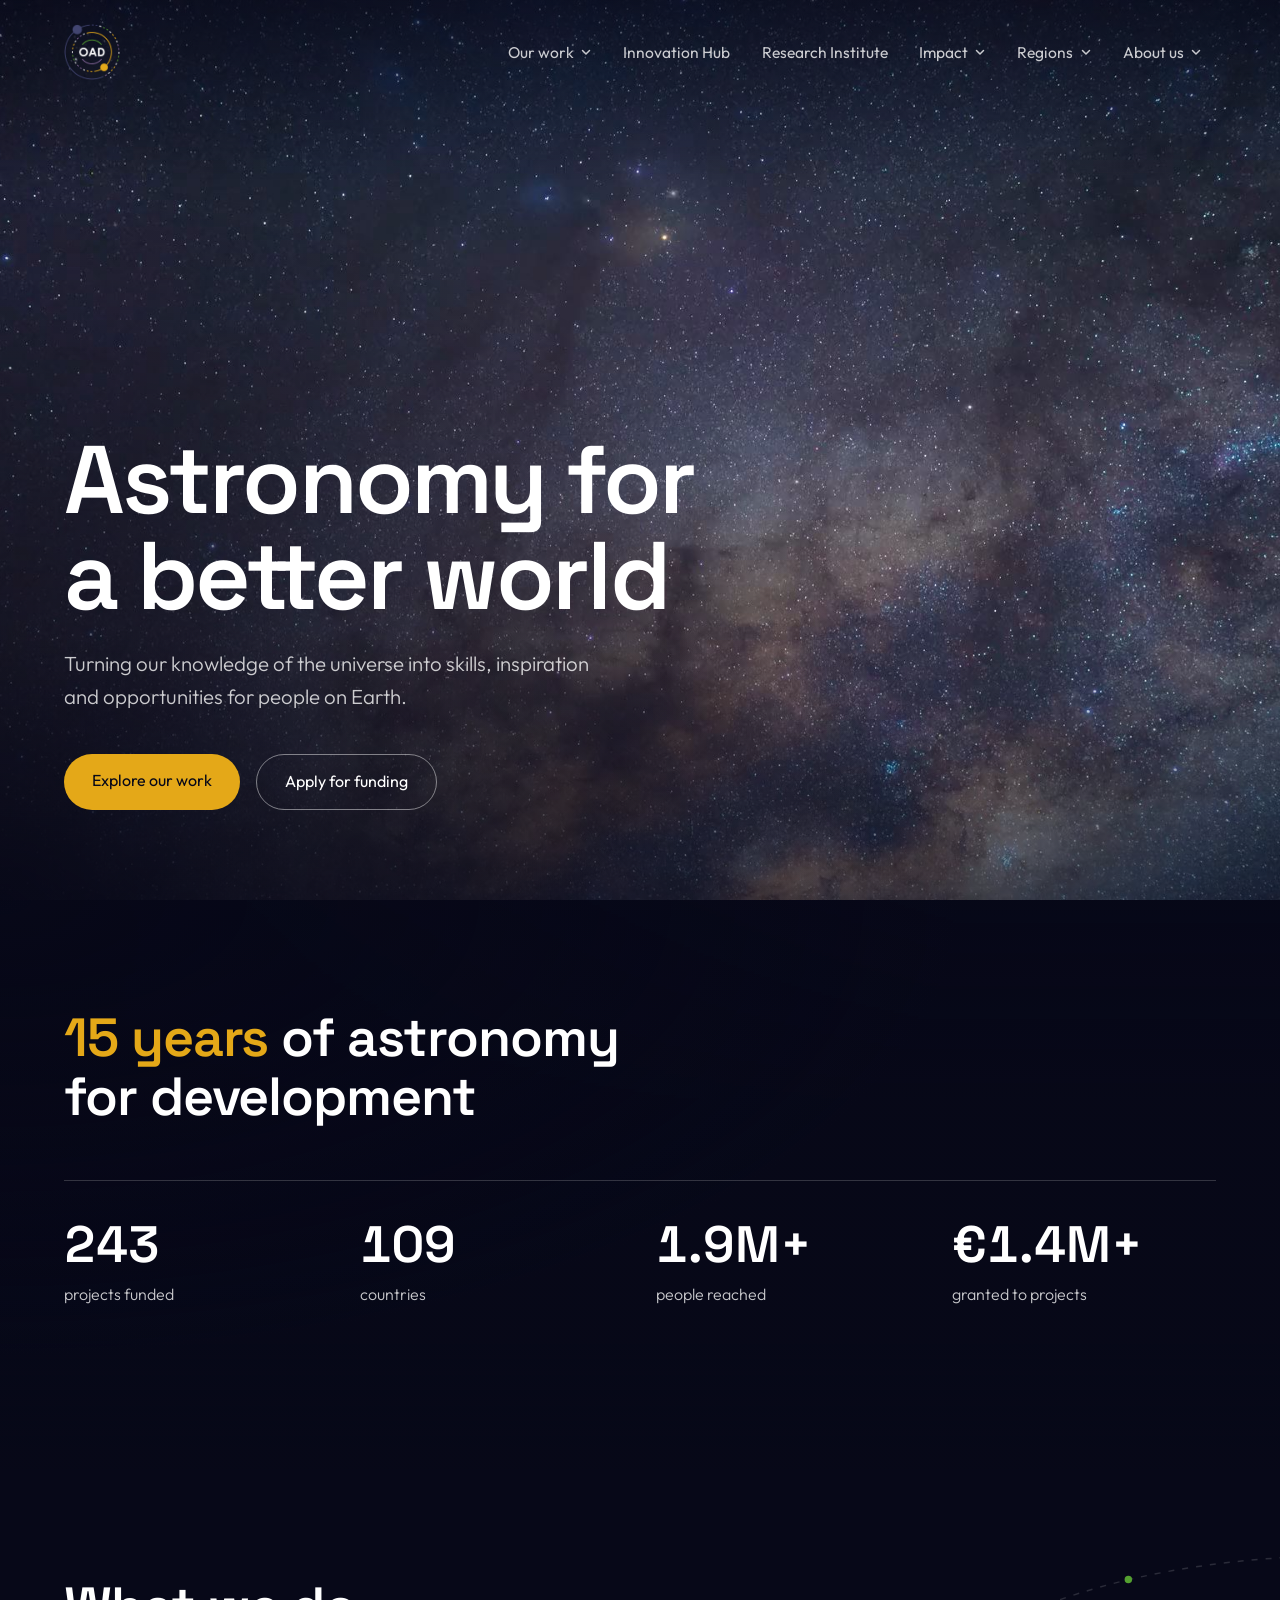
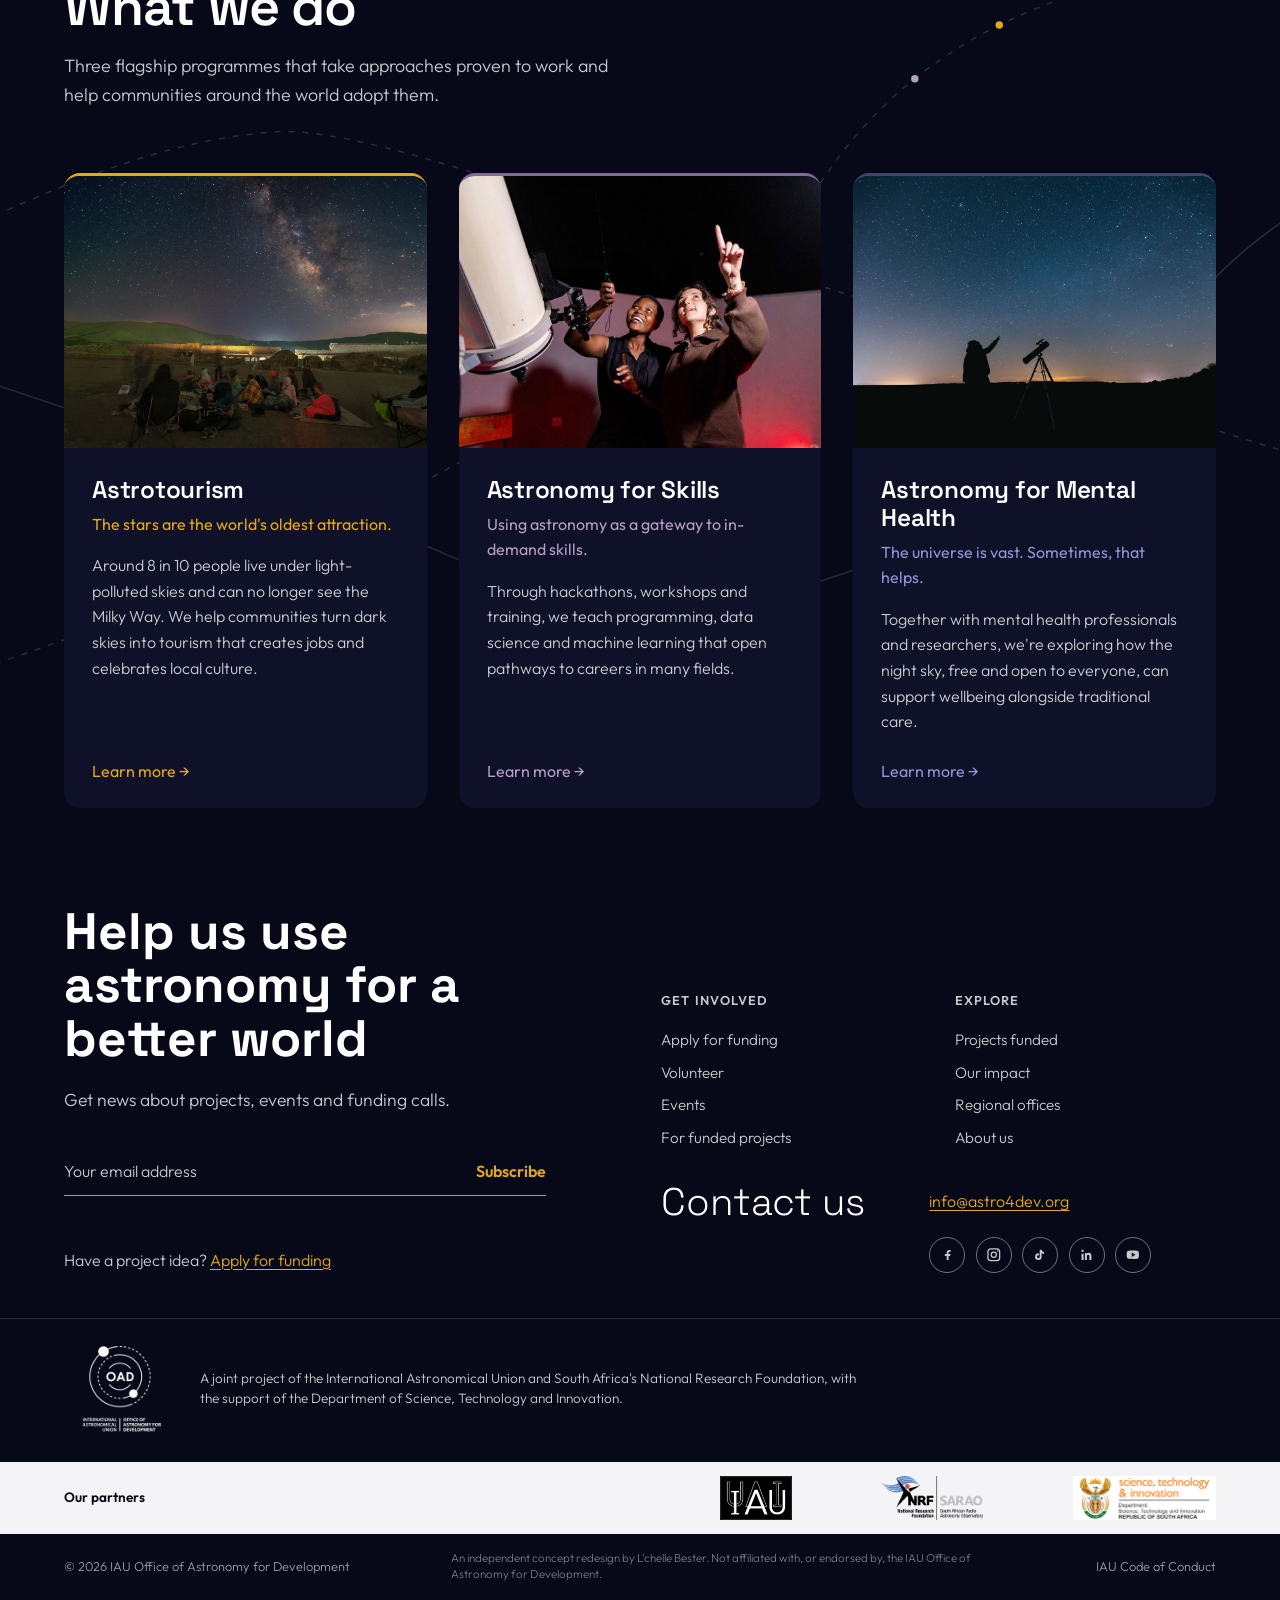
==== index.html @ d8d8199d "Flatten project folder structure" ====
<!DOCTYPE html>
<html lang="en">
<head>
  <meta charset="UTF-8">
  <meta name="viewport" content="width=device-width, initial-scale=1">
  <title>IAU Office of Astronomy for Development</title>
  <meta name="description" content="The OAD uses astronomy as a tool for sustainable development around the world.">
  <meta name="robots" content="noindex, nofollow">

  <!-- Fonts from Google Fonts: Outfit (text) and Space Grotesk (headline) -->
  <link rel="preconnect" href="https://fonts.googleapis.com">
  <link rel="preconnect" href="https://fonts.gstatic.com" crossorigin>
  <link href="https://fonts.googleapis.com/css2?family=Outfit:wght@300;400;600&family=Space+Grotesk:wght@600&display=swap" rel="stylesheet">

  <link rel="stylesheet" href="css/styles.css">
</head>
<body id="top">

  <!-- HEADER: sits on top of the hero, transparent background -->
  <header class="site-header">
    <!-- The logo is the link to the home page -->
    <a href="index.html" class="logo">
      <img src="assets/images/oad-symbol.png" alt="IAU Office of Astronomy for Development home" width="56" height="56">
    </a>

    <!-- Menu button: only visible on tablets and phones -->
    <button class="menu-toggle" type="button" aria-expanded="false" aria-controls="main-nav">
      <span class="menu-toggle-label">Menu</span>
      <span class="menu-icon" aria-hidden="true"></span>
    </button>

    <!-- Main navigation. For now, links go to the pages on the current astro4dev.org site. -->
    <nav id="main-nav" class="main-nav" aria-label="Main">
      <ul class="nav-list">
        <li class="nav-item">
          <button class="nav-link submenu-toggle" type="button" aria-expanded="false" aria-controls="submenu-work">
            Our work
            <svg class="chevron" viewBox="0 0 12 12" width="12" height="12" aria-hidden="true"><path d="M2.5 4.5 6 8l3.5-3.5" fill="none" stroke="currentColor" stroke-width="1.5" stroke-linecap="round" stroke-linejoin="round"/></svg>
          </button>
          <ul class="submenu" id="submenu-work">
            <li><a href="https://astro4dev.org/cfp/">Apply for funding</a></li>
            <li><a href="https://astro4dev.org/projects-search/">Projects funded</a></li>
            <li><a href="https://astro4dev.org/themes/theme-1-sustainable-local-socio-economic-development-through-astronomy/astrotourism/">Flagship 1: Astrotourism</a></li>
            <li><a href="https://astro4dev.org/themes/theme-2-celebrating-our-common-humanity-through-astronomy/astronomy-mental-health/">Flagship 2: Astronomy for Mental Health</a></li>
            <li><a href="https://astro4dev.org/themes/theme-3-astronomy-knowledge-and-skills-for-development/flagship-project-3-astronomy-for-skills-development/">Flagship 3: Astronomy for Skills</a></li>
            <li><a href="https://astro4dev.org/resources/">Resources</a></li>
            <li><a href="https://astro4dev.org/2026-recommended-projects/">2026 recommended projects</a></li>
          </ul>
        </li>
        <li class="nav-item">
          <a class="nav-link" href="https://astro4dev.org/oad-innovation-hub/">Innovation Hub</a>
        </li>
        <li class="nav-item">
          <a class="nav-link" href="https://astro4dev.org/research/">Research Institute</a>
        </li>
        <li class="nav-item">
          <button class="nav-link submenu-toggle" type="button" aria-expanded="false" aria-controls="submenu-impact">
            Impact
            <svg class="chevron" viewBox="0 0 12 12" width="12" height="12" aria-hidden="true"><path d="M2.5 4.5 6 8l3.5-3.5" fill="none" stroke="currentColor" stroke-width="1.5" stroke-linecap="round" stroke-linejoin="round"/></svg>
          </button>
          <ul class="submenu" id="submenu-impact">
            <li><a href="https://astro4dev.org/projects-impact/">Overview</a></li>
            <li><a href="https://astro4dev.org/case-studies/">Case studies</a></li>
            <li><a href="https://astro4dev.org/reports/">Reports</a></li>
            <li><a href="https://astro4dev.org/oad-external-review-2021/">External review 2021</a></li>
            <li><a href="https://astro4dev.org/oad-external-review-2015/">External review 2015</a></li>
          </ul>
        </li>
        <li class="nav-item">
          <button class="nav-link submenu-toggle" type="button" aria-expanded="false" aria-controls="submenu-regions">
            Regions
            <svg class="chevron" viewBox="0 0 12 12" width="12" height="12" aria-hidden="true"><path d="M2.5 4.5 6 8l3.5-3.5" fill="none" stroke="currentColor" stroke-width="1.5" stroke-linecap="round" stroke-linejoin="round"/></svg>
          </button>
          <ul class="submenu" id="submenu-regions">
            <li><a href="https://astro4dev.org/regions/">Regional offices</a></li>
            <li><a href="https://astro4dev.org/regional-offices-activities/">Activities</a></li>
            <li><a href="https://astro4dev.org/oad-new-regions-opportunity/">New regions</a></li>
          </ul>
        </li>
        <li class="nav-item">
          <button class="nav-link submenu-toggle" type="button" aria-expanded="false" aria-controls="submenu-about">
            About us
            <svg class="chevron" viewBox="0 0 12 12" width="12" height="12" aria-hidden="true"><path d="M2.5 4.5 6 8l3.5-3.5" fill="none" stroke="currentColor" stroke-width="1.5" stroke-linecap="round" stroke-linejoin="round"/></svg>
          </button>
          <ul class="submenu" id="submenu-about">
            <li><a href="https://astro4dev.org/aboutiauoad/">Overview</a></li>
            <li><a href="https://astro4dev.org/oadteam/">OAD team</a></li>
            <li><a href="https://astro4dev.org/review-panel/">Review panel</a></li>
            <li><a href="https://astro4dev.org/aboutiauoad/oversight/">Oversight</a></li>
            <li><a href="https://astro4dev.org/aboutiauoad/partners-networks/">Partners and networks</a></li>
          </ul>
        </li>
      </ul>
    </nav>
  </header>

  <main>

    <!-- SKY: the hero and the impact numbers share one background video.
         The video layer pins itself to the top of the screen while both
         sections scroll over it, then fades into the page background. -->
    <div class="sky">

      <!-- The video layer. The video starts empty on purpose: js/main.js only
           adds the video file on screens where it makes sense (see that file).
           Everyone else sees the poster image. -->
      <div class="sky-media">
        <video
          class="hero-video"
          muted
          loop
          playsinline
          preload="none"
          poster="assets/video/milky-way-poster.jpg"
          data-src="assets/video/milky-way.mp4"
          aria-hidden="true">
        </video>
      </div>

      <!-- Dissolves the sky into the solid page background at the very bottom -->
      <div class="sky-fade"></div>

      <div class="sky-content">

        <!-- HERO: the first screen -->
        <section class="hero">

          <!-- Dark gradient between the video and the text, so the text stays readable -->
          <div class="hero-overlay"></div>

          <div class="hero-content">
            <h1>Astronomy for a better world</h1>
            <p class="hero-text">
              Turning our knowledge of the universe into skills, inspiration and opportunities for people on Earth.
            </p>
            <div class="hero-actions">
              <a href="#work" class="button button-primary">Explore our work</a>
              <a href="https://astro4dev.org/cfp/" class="button button-secondary">Apply for funding</a>
            </div>
          </div>

        </section>

        <!-- IMPACT: the proof, in four numbers. The finished numbers are written
             here in the HTML, so the page is correct without JavaScript and screen
             readers get the real values. js/main.js counts up to them. -->
        <section class="impact" id="impact">

          <!-- Darkens the video behind the numbers so the text stays readable -->
          <div class="impact-overlay"></div>

          <div class="impact-content">
            <h2 class="impact-heading">
              <span class="impact-years">15 years</span> of astronomy for development
            </h2>

            <ul class="stats">
              <li class="stat">
                <p class="stat-number" data-count>254</p>
                <p class="stat-label">projects funded</p>
              </li>
              <li class="stat">
                <p class="stat-number" data-count>114</p>
                <p class="stat-label">countries</p>
              </li>
              <li class="stat">
                <p class="stat-number" data-count data-decimals="1">2M+</p>
                <p class="stat-label">people reached</p>
              </li>
              <li class="stat">
                <p class="stat-number" data-count data-decimals="1">€1.5M+</p>
                <p class="stat-label">granted to projects</p>
              </li>
            </ul>
          </div>

        </section>

      </div>
    </div>

    <!-- WHAT WE DO: the three flagship programmes, on a solid background (the sky
         has faded out by here). Each card is one link: the heading's link is
         "stretched" over the whole card in css/styles.css, so the card is clickable
         but screen readers only hear the programme name as the link text. -->
    <section class="work" id="work">

      <!-- Orbit lines, inspired by the logo. Decorative, desktop only. They sit behind
           the cards, so they show above the cards and through the gaps between them.
           The viewBox is very wide and anchored in the middle (xMidYMin) because the
           card row is centred at a fixed maximum width: this keeps the drawing lined up
           with the cards at every desktop width.
           All three orbits run from side to side:
           1. dashed: in from the right, dips into the second gap, out the left side
           2. dashed: in from the left, arcs over the first card, down through both gaps, out the right
           3. solid: in low from the left, sags under the second gap, rises steeply out the right -->
      <svg class="work-orbits" viewBox="0 0 2560 1060" preserveAspectRatio="xMidYMin slice" aria-hidden="true" focusable="false">
        <g fill="none" stroke="#FFFFFF" stroke-opacity="0.14" stroke-width="1.5">
          <path d="M 2620 150 C 2000 40 1650 80 1480 330 C 1350 520 800 880 -60 1010" stroke-dasharray="6 8" vector-effect="non-scaling-stroke" />
          <path d="M -60 620 C 300 580 600 300 890 283 C 1000 277 1300 400 1477 450 C 1654 500 1900 660 2620 760" stroke-dasharray="6 8" vector-effect="non-scaling-stroke" />
          <path d="M -60 380 C 400 480 800 620 1087 745 C 1288 832 1600 820 1861 484 C 1991 317 2200 260 2620 200" vector-effect="non-scaling-stroke" />
        </g>
        <circle cx="1806" cy="119" r="4" fill="#54A030" />
        <circle cx="1667" cy="168" r="4" fill="#E4A818" />
        <circle cx="1576" cy="226" r="4" fill="#B49DC6" />
        <!-- dots on the right-hand stretches of lines 2 and 3, far enough out to clear
             the third card even when a short window shrinks the drawing -->
        <circle cx="1990" cy="631" r="4" fill="#8F95D6" />
        <circle cx="1990" cy="368" r="4" fill="#54A030" />
        <!-- dots left of the first card, one per line, mirroring the right-hand ones -->
        <circle cx="570" cy="380" r="4" fill="#E4A818" />
        <circle cx="570" cy="550" r="4" fill="#8F95D6" />
        <circle cx="570" cy="861" r="4" fill="#B49DC6" />
      </svg>

      <div class="work-content">
        <h2 class="work-heading">What we do</h2>
        <p class="work-intro">
          Three flagship programmes that take approaches proven to work and help communities around the world adopt them.
        </p>

        <ul class="cards">
          <li class="card-item card-astrotourism">
            <article class="card">
              <div class="card-photo">
                <img src="assets/images/flagships/astrotourism.jpg" alt="A group of people on blankets and camping chairs under a starry sky, with the Milky Way arching over the hills." width="1200" height="800" loading="lazy">
              </div>
              <div class="card-body">
                <h3 class="card-heading"><a class="card-link" href="https://astrotourism.astro4dev.org/">Astrotourism</a></h3>
                <p class="card-tagline">The stars are the world's oldest attraction.</p>
                <p class="card-text">
                  Around 8 in 10 people live under light-polluted skies and can no longer see the Milky Way. We help communities turn dark skies into tourism that creates jobs and celebrates local culture.
                </p>
                <p class="card-explore" aria-hidden="true">Learn more <span class="card-arrow">→</span></p>
              </div>
            </article>
          </li>

          <li class="card-item card-skills">
            <article class="card">
              <div class="card-photo">
                <img src="assets/images/flagships/skills.jpg" alt="Two smiling women at a large observatory telescope, one pointing up at the sky." width="1200" height="800" loading="lazy">
              </div>
              <div class="card-body">
                <h3 class="card-heading"><a class="card-link" href="https://astro4dev.org/themes/theme-3-astronomy-knowledge-and-skills-for-development/flagship-project-3-astronomy-for-skills-development/">Astronomy for Skills</a></h3>
                <p class="card-tagline">Using astronomy as a gateway to in-demand skills.</p>
                <p class="card-text">
                  Through hackathons, workshops and training, we teach programming, data science and machine learning that open pathways to careers in many fields.
                </p>
                <p class="card-explore" aria-hidden="true">Learn more <span class="card-arrow">→</span></p>
              </div>
            </article>
          </li>

          <li class="card-item card-mental-health">
            <article class="card">
              <div class="card-photo">
                <img src="assets/images/flagships/mental-health.jpg" alt="The silhouette of a person pointing at a starry sky beside a telescope on a tripod." width="1200" height="800" loading="lazy">
              </div>
              <div class="card-body">
                <h3 class="card-heading"><a class="card-link" href="https://mentalhealth.astro4dev.org/">Astronomy for Mental Health</a></h3>
                <p class="card-tagline">The universe is vast. Sometimes, that helps.</p>
                <p class="card-text">
                  Together with mental health professionals and researchers, we're exploring how the night sky, free and open to everyone, can support wellbeing alongside traditional care.
                </p>
                <p class="card-explore" aria-hidden="true">Learn more <span class="card-arrow">→</span></p>
              </div>
            </article>
          </li>
        </ul>
      </div>

    </section>
  </main>

  <!-- FOOTER: direct content on the dark background, with one full-width partner band. -->
  <footer class="site-footer">
    <div class="footer-main">
      <section class="footer-signup" aria-labelledby="footer-signup-heading">
        <h2 id="footer-signup-heading">Help us use astronomy for a better world</h2>
        <p>Get news about projects, events and funding calls.</p>

        <form class="newsletter-form">
          <label class="sr-only" for="newsletter-email">Your email address</label>
          <div class="newsletter-fields">
            <input id="newsletter-email" name="email" type="email" placeholder="Your email address" required>
            <button type="submit">Subscribe</button>
          </div>
          <p class="newsletter-message" aria-live="polite"></p>
        </form>

        <p class="funding-prompt">Have a project idea? <a href="https://astro4dev.org/cfp/">Apply for funding</a></p>
      </section>

      <div class="footer-links">
        <div class="footer-link-groups">
          <nav aria-label="Get involved">
            <h3>Get involved</h3>
            <ul>
              <li><a href="https://astro4dev.org/cfp/">Apply for funding</a></li>
              <li><a href="mailto:info@astro4dev.org">Volunteer</a></li>
              <li><a href="https://astro4dev.org/category/events/">Events</a></li>
              <li><a href="https://astro4dev.org/funded-projects/information-for-funded-projects/">For funded projects</a></li>
            </ul>
          </nav>

          <nav aria-label="Explore">
            <h3>Explore</h3>
            <ul>
              <li><a href="https://astro4dev.org/projects-search/">Projects funded</a></li>
              <li><a href="https://astro4dev.org/projects-impact/">Our impact</a></li>
              <li><a href="https://astro4dev.org/regions/">Regional offices</a></li>
              <li><a href="https://astro4dev.org/aboutiauoad/">About us</a></li>
            </ul>
          </nav>

        </div>

        <div class="footer-contact">
          <a class="footer-contact-link" href="https://astro4dev.org/contactus/">Contact us</a>
          <a class="footer-email" href="mailto:info@astro4dev.org">info@astro4dev.org</a>
          <div class="social-links" aria-label="Social media">
            <a href="https://www.facebook.com/astro4dev/" aria-label="Facebook">
              <svg viewBox="0 0 24 24" aria-hidden="true"><path d="M14 8h2V5.5h-2c-2.2 0-3.5 1.3-3.5 3.7V11H8v2.5h2.5V19H13v-5.5h2.3L15.7 11H13V9.5c0-.9.3-1.5 1-1.5Z" fill="currentColor" /></svg>
            </a>
            <a href="https://www.instagram.com/iau_oad/" aria-label="Instagram">
              <svg viewBox="0 0 24 24" aria-hidden="true"><rect x="4" y="4" width="16" height="16" rx="4" fill="none" stroke="currentColor" stroke-width="1.7" /><circle cx="12" cy="12" r="3.5" fill="none" stroke="currentColor" stroke-width="1.7" /><circle cx="17.3" cy="6.8" r="1" fill="currentColor" /></svg>
            </a>
            <a href="https://www.tiktok.com/@iau_oad" aria-label="TikTok">
              <svg viewBox="0 0 24 24" aria-hidden="true"><path d="M14.5 5.2c.5 1.8 1.5 2.9 3.3 3.2v2.6c-1.2-.1-2.3-.5-3.3-1.2v4.7a4.5 4.5 0 1 1-3.7-4.4v2.7a1.9 1.9 0 1 0 1.1 1.7V5.2h2.6Z" fill="currentColor" /></svg>
            </a>
            <a href="https://www.linkedin.com/company/iau-office-for-astronomy-for-development" aria-label="LinkedIn">
              <svg viewBox="0 0 24 24" aria-hidden="true"><path d="M6.2 8.2A1.6 1.6 0 1 0 6.2 5a1.6 1.6 0 0 0 0 3.2ZM4.8 19h2.8v-8.5H4.8V19Zm4.6 0h2.8v-4.7c0-1.2.2-2.4 1.8-2.4 1.5 0 1.5 1.4 1.5 2.5V19h2.8v-5.2c0-2.6-.6-4.6-3.7-4.6-1.5 0-2.5.8-2.9 1.5h-.1v-1.2H9.4V19Z" fill="currentColor" /></svg>
            </a>
            <a href="https://www.youtube.com/@astro4dev" aria-label="YouTube">
              <svg viewBox="0 0 24 24" aria-hidden="true"><path d="M20 8.3a2.5 2.5 0 0 0-1.8-1.8C16.6 6 12 6 12 6s-4.6 0-6.2.5A2.5 2.5 0 0 0 4 8.3 26 26 0 0 0 3.6 12c0 1.3.1 2.6.4 3.7a2.5 2.5 0 0 0 1.8 1.8c1.6.5 6.2.5 6.2.5s4.6 0 6.2-.5a2.5 2.5 0 0 0 1.8-1.8c.3-1.1.4-2.4.4-3.7s-.1-2.6-.4-3.7ZM10.5 15.1V8.9l5.2 3.1-5.2 3.1Z" fill="currentColor" /></svg>
            </a>
          </div>
        </div>
      </div>
    </div>

    <div class="footer-brand">
      <div class="brand-lockup">
        <img src="assets/images/OAD logo transparent white.png" alt="International Astronomical Union Office of Astronomy for Development logo" width="160" height="160">
        <p>A joint project of the International Astronomical Union and South Africa's National Research Foundation, with the support of the Department of Science, Technology and Innovation.</p>
      </div>
    </div>

    <div class="partner-band">
      <div class="partner-content">
        <p class="partner-label">Our partners</p>
        <div class="partner-logos">
          <img src="assets/images/partners/IAU logo.png" alt="International Astronomical Union logo" width="164" height="100">
          <img src="assets/images/partners/NRF_SARAO logo.png" alt="South African Radio Astronomy Observatory logo" width="250" height="100">
          <img src="assets/images/partners/Science, tech, innv logo.png" alt="Department of Science, Technology and Innovation logo" width="320" height="100">
        </div>
      </div>
    </div>

    <div class="footer-bottom">
      <p>© 2026 IAU Office of Astronomy for Development</p>
      <p class="footer-attribution">An independent concept redesign by L'chelle Bester. Not affiliated with, or endorsed by, the IAU Office of Astronomy for Development.</p>
      <nav aria-label="Footer utilities">
        <a href="https://www.iau.org/Iau/About/Statutes---Rules/Code-of-Conduct.aspx">IAU Code of Conduct</a>
      </nav>
      <a class="footer-top" href="#top" aria-label="Back to top">
        <svg viewBox="0 0 24 24" aria-hidden="true"><path d="m6 14 6-6 6 6" fill="none" stroke="currentColor" stroke-width="1.8" stroke-linecap="round" stroke-linejoin="round" /></svg>
      </a>
    </div>
  </footer>

  <!-- JavaScript goes last, so the page content loads first -->
  <script src="js/main.js" defer></script>
</body>
</html>
---- css/styles.css ----
/* =========================================
   1. DESIGN TOKENS
   Every colour and font is defined once here.
   ========================================= */
:root {
  --color-bg: #070818;       /* night sky: black tinted towards the logo's navy */
  --color-text: #FFFFFF;
  --color-text-soft: rgba(255, 255, 255, 0.78);
  --color-accent: #E4A818;   /* amber */
  --color-green: #54A030;
  --color-purple: #846898;
  --color-purple-light: #B49DC6;   /* purple tint, readable as text on dark */
  --color-navy: #404470;
  --color-navy-light: #8F95D6;     /* navy tint, readable as text on dark */

  --color-surface: #0F1128;         /* cards: a touch lighter than the page */
  --color-surface-hover: #151838;

  --font-main: "Outfit", sans-serif;
  --font-heading: "Space Grotesk", sans-serif;   /* try "Outfit", sans-serif here to compare */

  --space-page: clamp(1.25rem, 5vw, 4rem);  /* gap between content and screen edge */
}


/* =========================================
   2. RESET
   Browsers add their own default margins.
   We remove them so we start from zero.
   ========================================= */
*,
*::before,
*::after {
  box-sizing: border-box;
  margin: 0;
  padding: 0;
}

body {
  background-color: var(--color-bg);
  color: var(--color-text);
  font-family: var(--font-main);
  font-weight: 300;
  line-height: 1.6;
}

img {
  display: block;
  max-width: 100%;
}

a {
  color: inherit;
  text-decoration: none;
}

/* Visible outline when navigating with the keyboard (Tab key) */
:focus-visible {
  outline: 2px solid var(--color-accent);
  outline-offset: 4px;
}


/* =========================================
   3. HEADER AND NAVIGATION
   Desktop version first. The phone/tablet version
   is in section 9 at the bottom.
   ========================================= */
.site-header {
  position: absolute;   /* floats on top of the hero instead of pushing it down */
  top: 0;
  left: 0;
  right: 0;
  z-index: 10;

  display: flex;
  justify-content: space-between;
  align-items: center;
  padding: 1.5rem var(--space-page);
}

.logo {
  position: relative;
  z-index: 20;   /* stays on top of the open mobile menu */
}

.menu-toggle {
  display: none;   /* hidden on desktop */
}

.nav-list {
  display: flex;
  align-items: center;
  gap: 0.25rem;
  list-style: none;
}

.nav-item {
  position: relative;   /* the dropdown positions itself relative to this */
}

/* .nav-link is used on both <a> links and <button>s, so it resets button styles */
.nav-link {
  display: flex;
  align-items: center;
  gap: 0.4rem;
  padding: 0.6rem 0.85rem;
  border: 0;
  background: none;
  font: inherit;
  font-weight: 400;
  font-size: 0.975rem;
  color: var(--color-text-soft);
  cursor: pointer;
  transition: color 0.2s;
}

.nav-link:hover,
.submenu-toggle[aria-expanded="true"] {
  color: var(--color-text);
}

.chevron {
  transition: transform 0.2s;
}

/* Flip the arrow when the dropdown is open */
.submenu-toggle[aria-expanded="true"] .chevron {
  transform: rotate(180deg);
}

/* The dropdown panel */
.submenu {
  display: none;
  position: absolute;
  top: calc(100% + 0.5rem);
  left: 0;
  min-width: 15rem;
  padding: 0.5rem;
  list-style: none;
  background: rgba(12, 13, 34, 0.97);
  border: 1px solid rgba(255, 255, 255, 0.1);
  border-radius: 1rem;
}

/* JavaScript sets aria-expanded="true" on the button; CSS reads it and shows the panel */
.submenu-toggle[aria-expanded="true"] + .submenu {
  display: block;
}

/* The last two dropdowns open towards the left so they don't go off screen */
.nav-item:nth-last-child(-n+2) .submenu {
  left: auto;
  right: 0;
}

.submenu a {
  display: block;
  padding: 0.6rem 0.85rem;
  border-radius: 0.6rem;
  font-size: 0.95rem;
  color: var(--color-text-soft);
  white-space: nowrap;
  transition: background-color 0.2s, color 0.2s;
}

.submenu a:hover {
  background-color: rgba(255, 255, 255, 0.06);
  color: var(--color-text);
}


/* =========================================
   4. SKY
   The hero and the impact numbers share one background
   video. The video layer is "sticky": it pins itself to
   the top of the screen for as long as .sky is on screen,
   so the sky stays still while the sections scroll over it.

   Careful: never put overflow: hidden on .sky. Any ancestor
   with that property stops position: sticky working at all.
   ========================================= */
.sky {
  position: relative;
}

.sky-media {
  position: sticky;
  top: 0;
  height: 100vh;
  overflow: hidden;   /* clips the video to one screenful */
  z-index: 0;
  background-color: var(--color-bg);   /* what you see before the poster loads */
}

/* The sticky layer above still takes up its own space in the layout,
   so the content is pulled back up over it by exactly the same amount.
   These two heights must always match. */
.sky-content {
  position: relative;
  z-index: 2;
  margin-top: -100vh;
}

/* Fades the sky into the solid page background at the end of the last
   section, so whatever comes next starts on dark */
.sky-fade {
  position: absolute;
  left: 0;
  right: 0;
  bottom: -1px;
  height: clamp(6rem, 14vh, 10rem);
  z-index: 1;
  background: linear-gradient(to bottom, transparent, var(--color-bg) 85%);
  pointer-events: none;   /* never blocks a click */
}


/* =========================================
   5. HERO
   ========================================= */
.hero {
  position: relative;
  min-height: 100vh;    /* at least the full height of the screen */
  min-height: 100svh;   /* newer unit that behaves better on phones */

  display: flex;
  align-items: flex-end;   /* push the content to the bottom */
  padding: 8rem var(--space-page) clamp(3rem, 10vh, 6rem);

  overflow: hidden;   /* anything bigger than the hero gets cut off */
}

/* The video fills the whole hero, like a background image.
   The hero is the stack: video (bottom) -> overlay -> content (top) */
.hero-video {
  position: absolute;
  inset: 0;            /* shorthand for top: 0; right: 0; bottom: 0; left: 0 */
  width: 100%;
  height: 100%;
  object-fit: cover;   /* fill the space, cropping edges instead of stretching */
  z-index: 0;
}

.hero-overlay {
  position: absolute;
  inset: -1px;   /* 1px bigger on every side, so no hairline gaps on scaled screens */
  z-index: 1;
  /* Gradients layered on top of each other:
     1. top edge, behind the navigation
     2. a soft glow of darkness from the bottom-left corner, behind the text
     3. a light fade along the bottom, so the next section blends in */
  background:
    linear-gradient(to bottom, rgba(7, 8, 24, 0.7) 0%, transparent 20%),
    radial-gradient(ellipse 75% 80% at 0% 100%, rgba(7, 8, 24, 0.9) 0%, rgba(7, 8, 24, 0.55) 45%, transparent 100%),
    linear-gradient(to top, rgba(7, 8, 24, 0.6) 0%, transparent 30%);
}

.hero-content {
  position: relative;  /* needed so z-index works */
  z-index: 2;
  max-width: 44rem;
}

.hero h1 {
  font-family: var(--font-heading);
  font-weight: 600;
  font-size: clamp(2.75rem, 7.5vw, 6.5rem);  /* min, preferred, max */
  line-height: 1;
  letter-spacing: -0.03em;
  max-width: 11ch;       /* about 11 characters per line */
  text-wrap: balance;    /* lets the browser even out the line lengths */
}

.hero-text {
  margin-top: 1.5rem;
  max-width: 34rem;
  font-size: clamp(1.05rem, 1.6vw, 1.3rem);
  color: var(--color-text-soft);
}

.hero-actions {
  display: flex;
  flex-wrap: wrap;
  gap: 1rem;
  margin-top: 2.5rem;
}


/* =========================================
   6. IMPACT NUMBERS
   Sits on the same sky as the hero (see section 4).
   ========================================= */
.impact {
  position: relative;
  padding: clamp(5rem, 12vh, 8rem) var(--space-page) clamp(8rem, 18vh, 12rem);
}

/* Darkens the video behind the numbers. Its top edge must match the bottom
   edge of the hero overlay exactly, or you see a change in brightness there:
   1. the hero's bottom-left shadow, mirrored: same shape, anchored at the
      top-left instead, so it carries on across the join and fades out below
   2. an even darkening that starts at the hero's bottom darkness (0.6)
   inset: 0, not -1px: .impact doesn't clip its overflow like .hero does, so a
   bigger overlay would stack on the hero's bottom edge (a dark line) and
   stick out past the right edge (a horizontal scrollbar). */
.impact-overlay {
  position: absolute;
  inset: 0;
  z-index: 0;
  background:
    radial-gradient(ellipse 75% 80% at 0% 0%, rgba(7, 8, 24, 0.9) 0%, rgba(7, 8, 24, 0.55) 45%, transparent 100%),
    linear-gradient(to bottom, rgba(7, 8, 24, 0.6) 0%, rgba(7, 8, 24, 0.86) 35%, rgba(7, 8, 24, 0.86) 100%);
}

.impact-content {
  position: relative;   /* needed so z-index works */
  z-index: 1;           /* no max-width: the heading lines up with the hero text */
}

.impact-heading {
  font-family: var(--font-heading);
  font-weight: 600;
  font-size: clamp(2rem, 4.2vw, 3.5rem);
  line-height: 1.1;
  letter-spacing: -0.02em;
  max-width: 20ch;
  text-wrap: balance;
}

.impact-years {
  color: var(--color-accent);
}

/* The four numbers, with one thin line above the whole row */
.stats {
  display: grid;
  grid-template-columns: repeat(4, 1fr);   /* four equal columns, so the layout
                                              never moves while the numbers count */
  gap: 2.5rem 2rem;
  max-width: 72rem;
  margin-inline: auto;  /* equal space left and right: centres the row */
  margin-top: clamp(2.5rem, 6vh, 4rem);
  padding-top: clamp(2rem, 4vh, 3rem);
  border-top: 1px solid rgba(255, 255, 255, 0.18);
  list-style: none;
}

.stat-number {
  font-family: var(--font-heading);
  font-weight: 600;
  font-size: clamp(2.25rem, 4vw, 3.25rem);
  line-height: 1.1;
  font-variant-numeric: tabular-nums;   /* every digit the same width, so the
                                           numbers don't jitter while counting */
}

.stat-label {
  margin-top: 0.5rem;
  font-size: 1rem;
  color: var(--color-text-soft);
}


/* =========================================
   7. WHAT WE DO
   Three flagship cards on a solid background.
   ========================================= */
.work {
  position: relative;
  padding: clamp(5rem, 12vh, 8rem) var(--space-page) clamp(2.5rem, 5vh, 3.5rem);
  background-color: var(--color-bg);
}

/* The orbit lines fill the section, behind everything else in it */
.work-orbits {
  position: absolute;
  inset: 0;
  width: 100%;
  height: 100%;
  z-index: 0;
  pointer-events: none;
}

.work-content {
  position: relative;   /* sits above the orbit lines */
  z-index: 1;           /* no max-width: the heading lines up with the hero text */
}

.work-heading {
  font-family: var(--font-heading);
  font-weight: 600;
  font-size: clamp(2rem, 4.2vw, 3.5rem);
  line-height: 1.1;
  letter-spacing: -0.02em;
}

.work-intro {
  margin-top: 1rem;
  max-width: 36rem;
  font-size: clamp(1.05rem, 1.4vw, 1.2rem);
  color: var(--color-text-soft);
}

.cards {
  display: grid;
  grid-template-columns: repeat(3, 1fr);
  gap: 2rem;
  max-width: 72rem;
  margin-inline: auto;  /* equal space left and right: centres the row */
  margin-top: clamp(3rem, 7vh, 4.5rem);
  list-style: none;
}

/* Each programme's colours, set as variables on its list item.
   Everything inside (and the phone thread drawn by the list item) reads them. */
.card-astrotourism {
  --card-line: var(--color-accent);
  --card-text: var(--color-accent);
}

.card-mental-health {
  --card-line: var(--color-navy);
  --card-text: var(--color-navy-light);
}

.card-skills {
  --card-line: var(--color-purple);
  --card-text: var(--color-purple-light);
}

.card-item {
  position: relative;   /* the phone thread positions itself relative to this */
  display: flex;        /* lets the card inside stretch to the full row height */
}

.card {
  position: relative;   /* the stretched link's invisible box fills this */
  flex: 1;
  display: flex;
  flex-direction: column;
  overflow: hidden;     /* clips the photo to the rounded corners */
  border-top: 3px solid var(--card-line);
  border-radius: 1rem;
  background-color: var(--color-surface);
  transition: background-color 0.3s;
}

.card-photo {
  aspect-ratio: 4 / 3;
  overflow: hidden;     /* keeps the hover zoom inside the photo frame */
}

.card-photo img {
  width: 100%;
  height: 100%;
  object-fit: cover;    /* the photos are 3:2, so the sides get trimmed to fit 4:3 */
  transition: transform 0.6s ease;
}

.card-body {
  flex: 1;              /* fills the rest of the card, so "Explore" can sit at the bottom */
  display: flex;
  flex-direction: column;
  padding: 1.75rem 1.75rem 1.5rem;
}

.card-heading {
  font-family: var(--font-heading);
  font-weight: 600;
  font-size: clamp(1.4rem, 1.9vw, 1.75rem);
  line-height: 1.15;
  letter-spacing: -0.01em;
}

/* STRETCHED LINK: only the heading is a real link, but its invisible ::after box
   is stretched over the whole card (the nearest position: relative parent),
   so clicking anywhere on the card follows the link */
.card-link::after {
  content: "";
  position: absolute;
  inset: 0;
}

.card-tagline {
  margin-top: 0.5rem;
  font-weight: 400;
  color: var(--card-text);
}

.card-text {
  margin-top: 1rem;
  color: var(--color-text-soft);
}

.card-explore {
  margin-top: auto;     /* pushes it to the bottom, so it lines up across the cards */
  padding-top: 1.5rem;
  font-weight: 400;
  color: var(--card-text);
}

/* Hover and keyboard focus: slightly brighter card, gentle photo zoom */
.card:hover,
.card:has(.card-link:focus-visible) {
  background-color: var(--color-surface-hover);
}

.card:hover .card-photo img {
  transform: scale(1.04);
}

/* When tabbing, outline the whole card instead of just the heading text.
   :has() means "a card that contains a focused link". */
.card:has(.card-link:focus-visible) {
  outline: 2px solid var(--color-accent);
  outline-offset: 4px;
}

.card-link:focus-visible {
  outline: none;
}

/* Nothing moves for people who have asked for reduced motion */
@media (prefers-reduced-motion: reduce) {
  .card-photo img {
    transition: none;
  }

  .card:hover .card-photo img {
    transform: none;
  }
}


/* =========================================
   8. BUTTONS
   ========================================= */
.button {
  display: inline-block;
  padding: 0.9rem 1.75rem;
  border-radius: 999px;   /* fully rounded ends, echoing the logo's circles */
  font-weight: 400;
  font-size: 1rem;
  transition: background-color 0.2s, border-color 0.2s;
}

.button-primary {
  background-color: var(--color-accent);
  color: var(--color-bg);
}

.button-primary:hover {
  background-color: #F2BC3A;
}

.button-secondary {
  border: 1px solid rgba(255, 255, 255, 0.45);
}

.button-secondary:hover {
  border-color: var(--color-text);
}


/* =========================================
   9. FOOTER
   Direct content on the page background. The partner band is the only
   full-width colour change and is intentionally not a boxed panel.
   ========================================= */
.site-footer {
  position: relative;
  overflow: hidden;
  background-color: var(--color-bg);
}

.footer-main,
.footer-brand,
.footer-bottom {
  position: relative;
  z-index: 1;
  max-width: 90rem;
  margin-inline: auto;
  padding-inline: var(--space-page);
}

.footer-main {
  display: grid;
  grid-template-columns: minmax(0, 1fr) minmax(0, 1.15fr);
  gap: clamp(4rem, 9vw, 10rem);
  padding-top: clamp(2.5rem, 4vw, 4rem);
  padding-bottom: clamp(2rem, 3.5vw, 3rem);
}

.footer-signup h2 {
  max-width: 14ch;
  font-family: var(--font-heading);
  font-size: clamp(2.1rem, 4vw, 4rem);
  line-height: 1.05;
}

.footer-signup > p {
  max-width: 25rem;
  margin-top: 1.25rem;
  color: var(--color-text-soft);
  font-size: 1.1rem;
}

.newsletter-form {
  max-width: 34rem;
  margin-top: 2.25rem;
}

.newsletter-fields {
  display: flex;
  align-items: baseline;
  gap: 1.25rem;
  border-bottom: 1px solid rgba(255, 255, 255, 0.6);
}

.newsletter-fields input {
  min-width: 0;
  flex: 1;
  padding: 0.6rem 0;
  border: 0;
  outline: 0;
  background: transparent;
  color: var(--color-text);
  font: inherit;
  font-size: 1rem;
}

.newsletter-fields input::placeholder {
  color: var(--color-text-soft);
}

.newsletter-fields:focus-within {
  border-color: var(--color-accent);
}

.newsletter-fields button {
  flex: 0 0 auto;
  padding: 0.6rem 0;
  border: 0;
  background: transparent;
  color: var(--color-accent);
  font: inherit;
  font-weight: 600;
  cursor: pointer;
}

.newsletter-fields button:hover {
  color: var(--color-text);
}

.newsletter-message {
  min-height: 1.6em;
  margin-top: 0.8rem;
  color: var(--color-text-soft);
  font-size: 0.9rem;
}

.newsletter-message a,
.funding-prompt a,
.footer-email {
  color: var(--color-accent);
  text-decoration: underline;
  text-decoration-thickness: 1px;
  text-underline-offset: 0.2em;
}

.funding-prompt {
  margin-top: 1rem !important;
  font-size: 1rem !important;
}

.footer-links {
  align-self: end;
}

.footer-link-groups {
  display: grid;
  grid-template-columns: repeat(2, 1fr);
  gap: 2rem;
}

.footer-link-groups h3 {
  margin-bottom: 1rem;
  color: var(--color-text-soft);
  font-size: 0.8rem;
  font-weight: 600;
  letter-spacing: 0.08em;
  text-transform: uppercase;
}

.footer-link-groups ul {
  display: grid;
  gap: 0.45rem;
  list-style: none;
}

.footer-link-groups a {
  color: var(--color-text-soft);
  font-size: 0.95rem;
  transition: color 0.2s;
}

.footer-link-groups a:hover,
.footer-link-groups a:focus-visible {
  color: var(--color-text);
}

.footer-contact {
  display: grid;
  grid-template-columns: auto 1fr;
  align-items: center;
  column-gap: clamp(2rem, 5vw, 5rem);
  margin-top: 2rem;
}

.footer-contact-link {
  display: block;
  font-family: var(--font-heading);
  font-size: clamp(2rem, 3vw, 3rem);
  line-height: 1;
}

.footer-email {
  display: inline-block;
  margin-top: 0;
}

.social-links {
  display: flex;
  gap: 0.65rem;
  grid-column: 2;
  margin-top: 1rem;
}

.social-links a {
  display: grid;
  width: 2.25rem;
  height: 2.25rem;
  place-items: center;
  border: 1px solid rgba(255, 255, 255, 0.42);
  border-radius: 50%;
  color: var(--color-text-soft);
  transition: border-color 0.2s, color 0.2s;
}

.social-links a:hover,
.social-links a:focus-visible {
  border-color: var(--color-accent);
  color: var(--color-accent);
}

.social-links svg {
  width: 1.1rem;
  height: 1.1rem;
}

.footer-brand {
  padding-top: 0.85rem;
  padding-bottom: 1.1rem;
  border-top: 1px solid rgba(255, 255, 255, 0.14);
}

.brand-lockup {
  display: flex;
  align-items: center;
  gap: 1.5rem;
  max-width: 62rem;
}

.brand-lockup img {
  flex: 0 0 auto;
  width: 7rem;
  height: 7rem;
  object-fit: contain;
}

.brand-lockup p {
  max-width: 42rem;
  color: var(--color-text-soft);
  font-size: 0.85rem;
  line-height: 1.5;
}

.partner-band {
  position: relative;
  z-index: 1;
  width: 100%;
  background-color: #F4F4F6;
  color: var(--color-bg);
}

.partner-content {
  display: flex;
  align-items: center;
  justify-content: space-between;
  gap: 2rem;
  max-width: 90rem;
  min-height: 4.5rem;
  margin-inline: auto;
  padding: 0.75rem var(--space-page);
}

.partner-label {
  font-size: 0.85rem;
  font-weight: 600;
  white-space: nowrap;
}

.partner-logos {
  display: flex;
  align-items: center;
  justify-content: flex-end;
  gap: clamp(2rem, 7vw, 6rem);
  width: 100%;
}

.partner-logos img {
  width: auto;
  height: 2.75rem;
  max-width: 28%;
  object-fit: contain;
}

.footer-bottom {
  display: flex;
  align-items: center;
  justify-content: space-between;
  gap: 2rem;
  padding-top: 1rem;
  padding-bottom: 1.25rem;
  color: rgba(255, 255, 255, 0.6);
  font-size: 0.8rem;
}

.footer-bottom nav {
  display: flex;
  flex-wrap: wrap;
  justify-content: flex-end;
  gap: 1.5rem;
}

.footer-attribution {
  max-width: 34rem;
  color: rgba(255, 255, 255, 0.45);
  font-size: 0.72rem;
  line-height: 1.4;
}

.footer-bottom a:hover,
.footer-bottom a:focus-visible {
  color: var(--color-text);
}

.footer-top {
  position: fixed;
  right: var(--space-page);
  bottom: 1.5rem;
  z-index: 5;
  display: grid;
  width: 3.25rem;
  height: 3.25rem;
  place-items: center;
  border: 1px solid rgba(255, 255, 255, 0.7);
  border-radius: 0.35rem;
  color: var(--color-text);
  opacity: 0;
  pointer-events: none;
  transform: translateY(0.75rem);
  transition: color 0.2s, border-color 0.2s;
}

.footer-top.is-visible {
  opacity: 1;
  pointer-events: auto;
  transform: translateY(0);
}

.footer-top:hover,
.footer-top:focus-visible {
  border-color: var(--color-accent);
  color: var(--color-accent);
}

.footer-top svg {
  width: 1.25rem;
  height: 1.25rem;
}

.sr-only {
  position: absolute;
  width: 1px;
  height: 1px;
  padding: 0;
  overflow: hidden;
  clip: rect(0, 0, 0, 0);
  white-space: nowrap;
  border: 0;
}


/* =========================================
   10. TABLETS AND PHONES
   Rules inside here only apply when the screen
   is 1024px wide or less. The full navigation
   no longer fits, so it becomes a menu.
   ========================================= */
@media (max-width: 1024px) {

  /* The Menu button stays pinned to the top-right of the screen while the page
     scrolls, so the menu is always one tap away. position: fixed places it
     relative to the screen, not the page. It starts lined up with the middle
     of the logo: header padding (1.5rem) + half the logo (28px), then
     translateY(-50%) moves it up by half its own height to centre it there. */
  .menu-toggle {
    display: flex;
    align-items: center;
    gap: 0.75rem;
    position: fixed;
    top: calc(1.5rem + 28px);
    right: var(--space-page);
    transform: translateY(-50%);
    z-index: 20;
    padding: 0.6rem 1.1rem;
    border: 1px solid rgba(255, 255, 255, 0.45);
    border-radius: 999px;
    background: rgba(12, 13, 34, 0.85);   /* solid enough to read over anything that scrolls under it */
    font: inherit;
    font-size: 0.95rem;
    color: var(--color-text);
    cursor: pointer;
  }

  /* Two lines drawn with CSS that turn into an X when the menu is open */
  .menu-icon {
    position: relative;
    width: 1rem;
    height: 0.6rem;
  }

  .menu-icon::before,
  .menu-icon::after {
    content: "";
    position: absolute;
    left: 0;
    width: 100%;
    height: 1.5px;
    background-color: currentColor;
    transition: transform 0.25s, top 0.25s;
  }

  .menu-icon::before { top: 0; }
  .menu-icon::after  { top: calc(100% - 1.5px); }

  .menu-toggle[aria-expanded="true"] .menu-icon::before {
    top: calc(50% - 0.75px);
    transform: rotate(45deg);
  }

  .menu-toggle[aria-expanded="true"] .menu-icon::after {
    top: calc(50% - 0.75px);
    transform: rotate(-45deg);
  }

  /* The menu covers the whole screen */
  .main-nav {
    display: none;
    position: fixed;
    inset: 0;
    z-index: 15;
    padding: 7rem var(--space-page) 3rem;
    background-color: var(--color-bg);
    overflow-y: auto;   /* scroll inside the menu if it's taller than the screen */
  }

  .menu-toggle[aria-expanded="true"] + .main-nav {
    display: block;
  }

  .nav-list {
    flex-direction: column;
    align-items: stretch;
    gap: 0;
    max-width: 36rem;
  }

  .nav-item {
    border-bottom: 1px solid rgba(255, 255, 255, 0.1);
  }

  .nav-link {
    width: 100%;
    justify-content: space-between;
    padding: 1.1rem 0;
    font-size: 1.35rem;
    color: var(--color-text);
  }

  /* Dropdowns become simple lists that open underneath (an "accordion") */
  .submenu,
  .nav-item:nth-last-child(-n+2) .submenu {
    position: static;
    min-width: 0;
    padding: 0 0 1rem;
    background: none;
    border: 0;
  }

  .submenu a {
    padding: 0.6rem 0;
    font-size: 1.05rem;
    white-space: normal;
  }

  .submenu a:hover {
    background: none;
  }

  /* What we do: no orbit drawing; the cards stack in one column */
  .work-orbits {
    display: none;
  }

  .cards {
    grid-template-columns: 1fr;
    max-width: 34rem;
    gap: 4rem;   /* extra room for the thread between cards */
  }

  /* A short dashed thread up through the gap to the card above.
     Every card except the first draws one ("+" means "directly after another"). */
  .card-item + .card-item::before {
    content: "";
    position: absolute;
    top: -4rem;
    left: 50%;
    height: 4rem;
    border-left: 1.5px dashed rgba(255, 255, 255, 0.16);
  }

  /* ...with a small dot in the middle, in this (the next) card's colour */
  .card-item + .card-item::after {
    content: "";
    position: absolute;
    top: -2rem;
    left: 50%;
    width: 7px;
    height: 7px;
    border-radius: 50%;
    background-color: var(--card-text);
    transform: translate(calc(-50% + 0.75px), -50%);   /* centre it on the line */
  }

  /* Footer: keep the signup first, then compact navigation and contact. */
  .footer-main {
    grid-template-columns: 1fr;
    gap: 2.25rem;
    padding-top: 2.5rem;
    padding-bottom: 1.75rem;
  }

  .footer-signup h2 {
    max-width: 18ch;
  }

  .footer-link-groups {
    gap: 2.5rem 1.5rem;
  }

  .footer-contact {
    display: block;
    margin-top: 1.5rem;
  }

  .footer-links {
    align-self: start;
  }

  .footer-email {
    margin-top: 0.9rem;
  }

  .social-links {
    margin-top: 1.25rem;
  }

  .partner-content {
    align-items: flex-start;
    flex-direction: column;
    gap: 0.9rem;
  }

  .partner-logos {
    justify-content: space-between;
    gap: 1rem;
  }

  .partner-logos img {
    height: 2.5rem;
    max-width: 31%;
  }

  .brand-lockup {
    align-items: flex-start;
    gap: 1rem;
  }

  .brand-lockup img {
    width: 5rem;
    height: 5rem;
  }

  .brand-lockup p {
    font-size: 0.78rem;
  }

  .footer-bottom {
    align-items: flex-start;
    flex-direction: column;
    gap: 1rem;
  }

  .footer-bottom nav {
    justify-content: flex-start;
  }

  .footer-top {
    right: 1rem;
    bottom: 1rem;
    width: 2.75rem;
    height: 2.75rem;
  }
}

/* Phones: the four numbers become a 2 by 2 grid */
@media (max-width: 720px) {
  .stats {
    grid-template-columns: repeat(2, 1fr);
  }

  .footer-link-groups {
    grid-template-columns: repeat(2, 1fr);
  }
}

/* Stops the page behind the menu from scrolling while it's open */
body.menu-open {
  overflow: hidden;
}
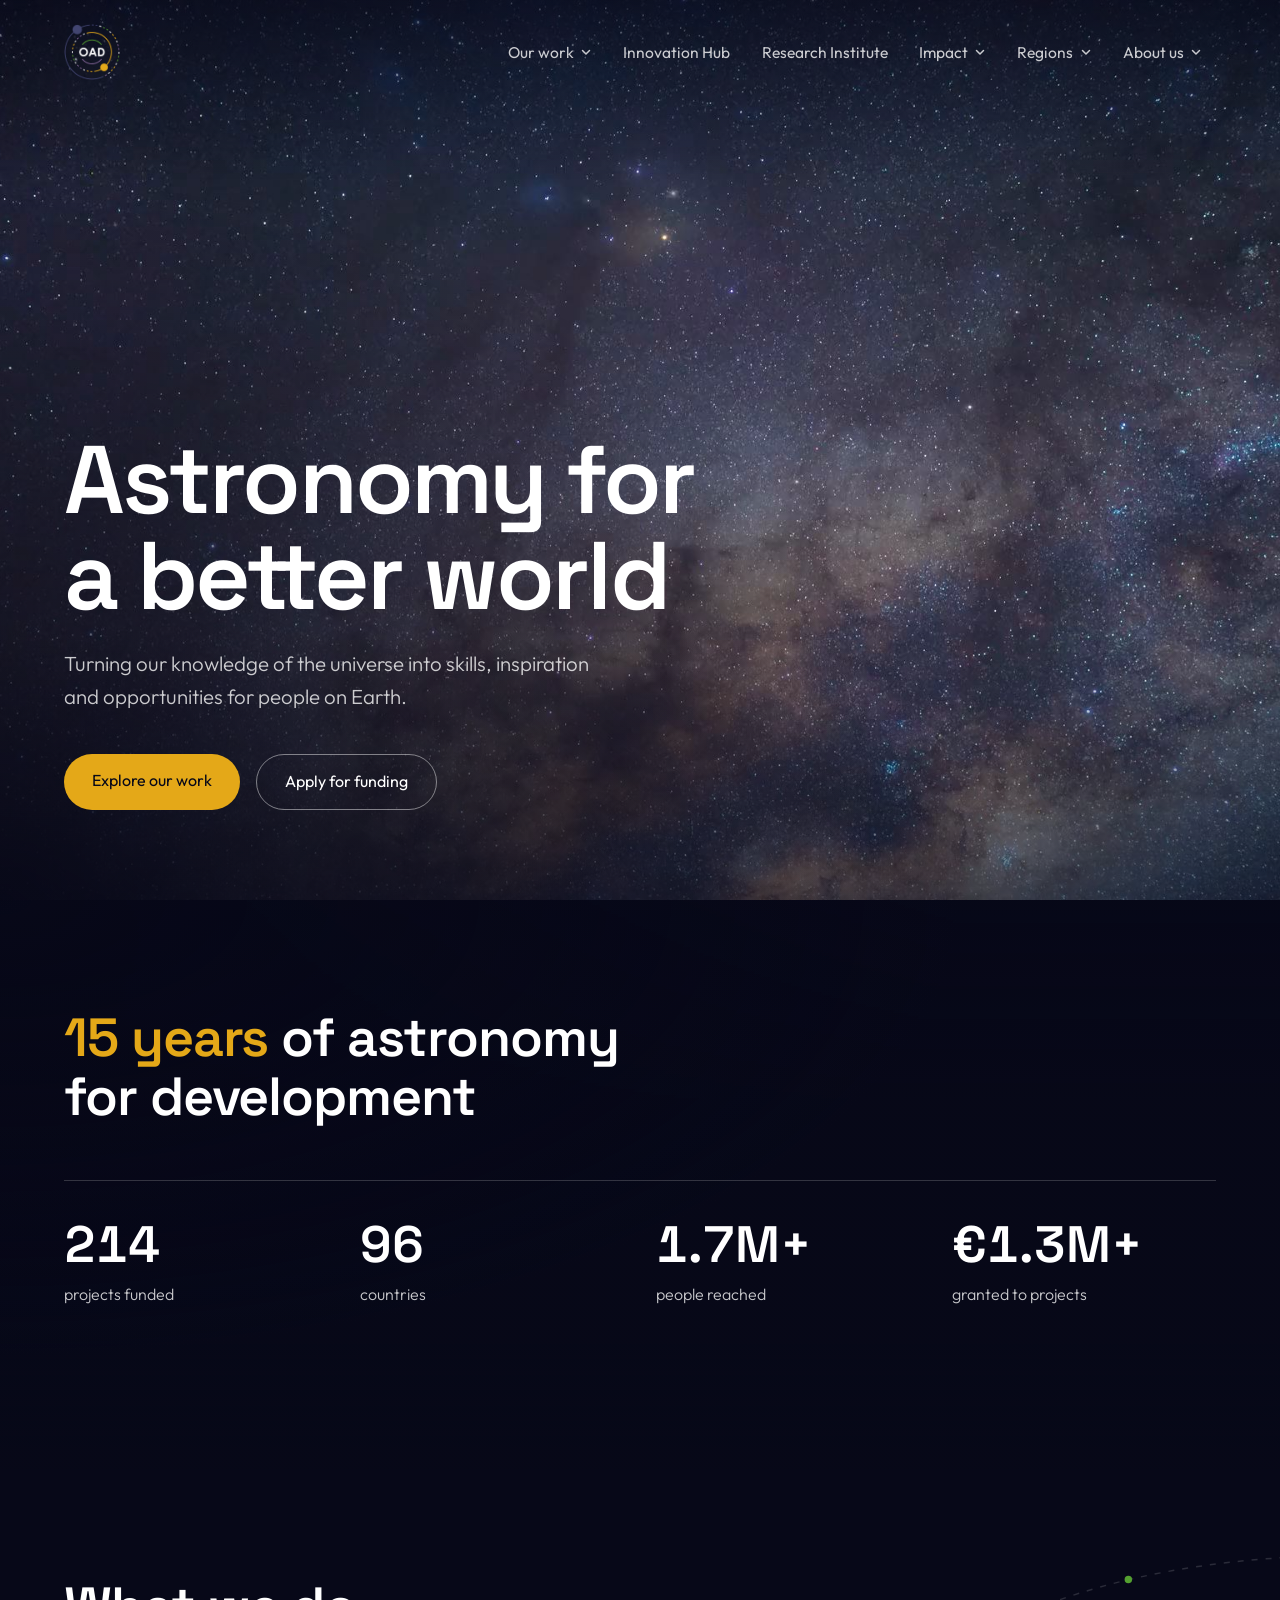
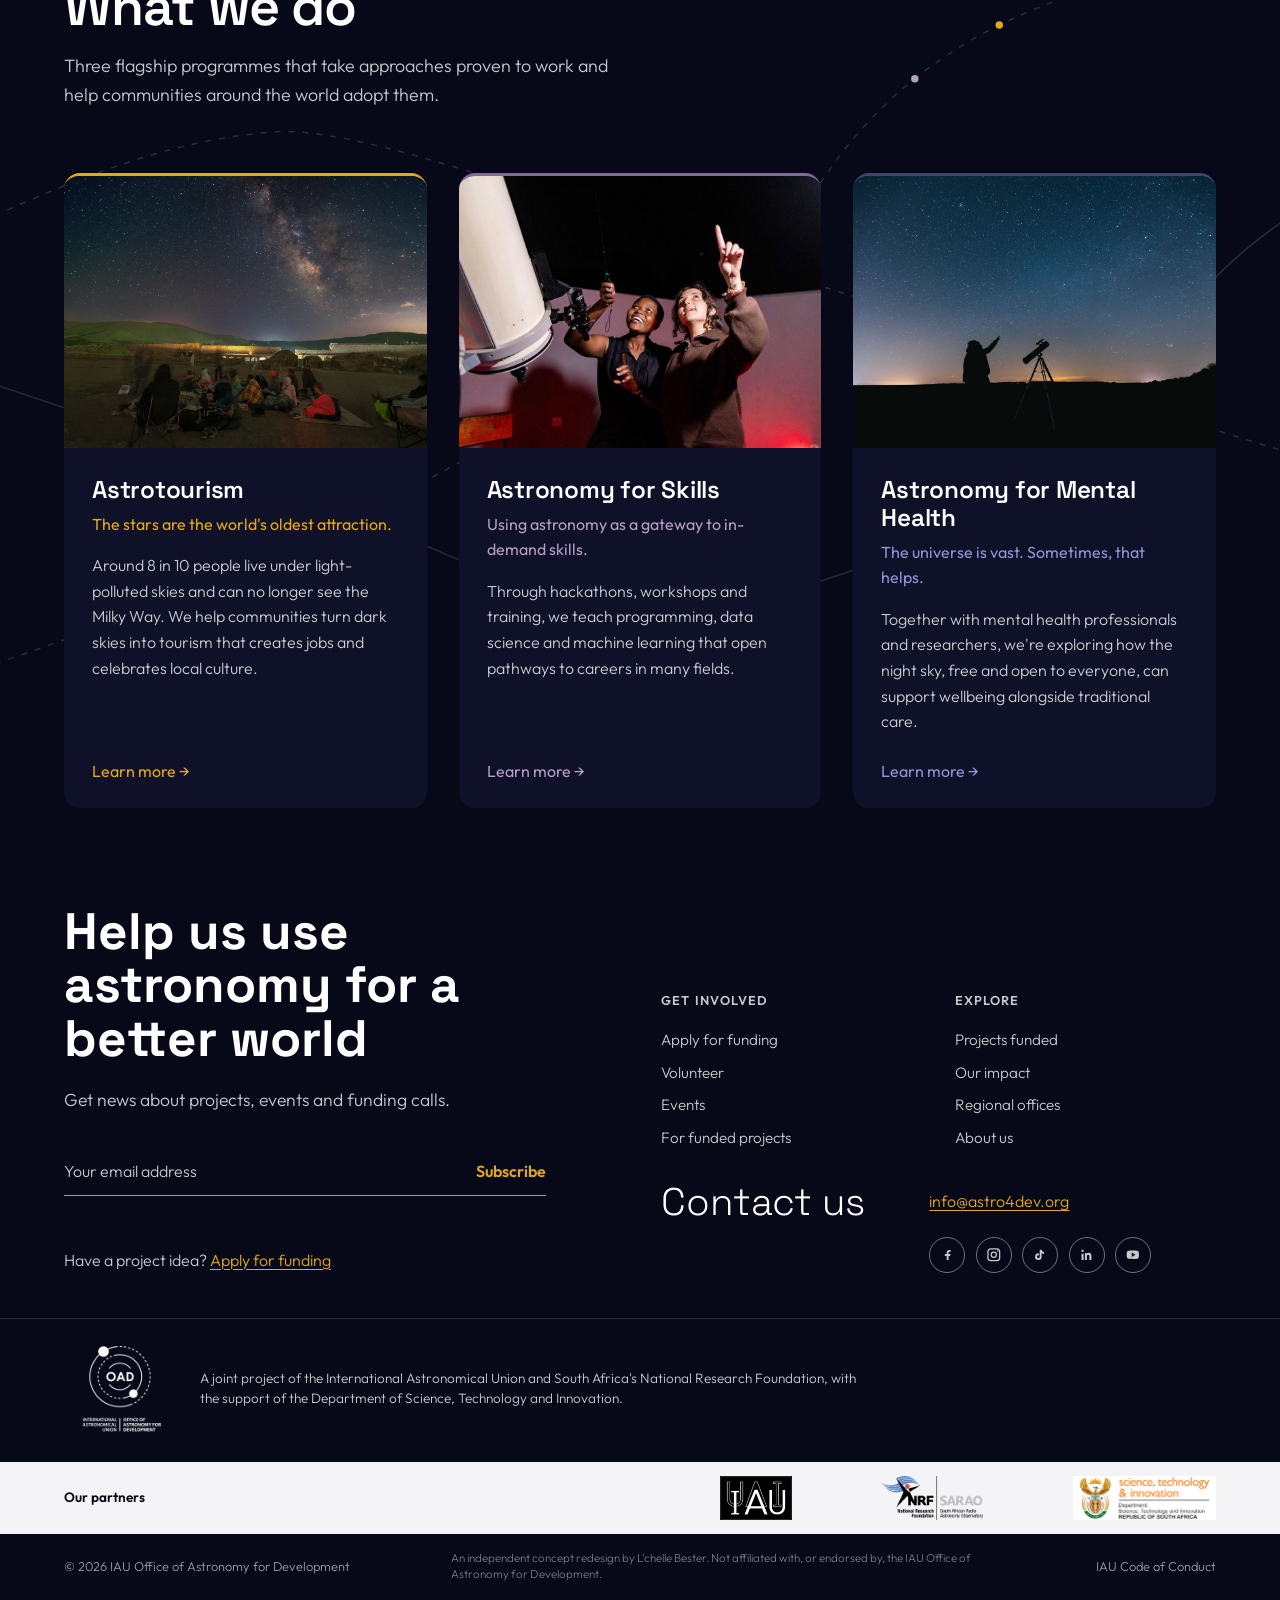
==== commit 0a9412ed: "Mobile hero video" ====
--- a/index.html
+++ b/index.html
@@ -102,8 +102,12 @@
     <div class="sky">
 
       <!-- The video layer. The video starts empty on purpose: js/main.js only
-           adds the video file on screens where it makes sense (see that file).
-           Everyone else sees the poster image. -->
+           adds the video file on screens where it makes sense, and picks the
+           portrait or the landscape file to match (see that file).
+           Everyone else sees the poster image.
+           The poster and data-src here are the small portrait files: phones are
+           the most data-sensitive, so they get the right files without waiting
+           for JavaScript. The -wide files are swapped in above 720px. -->
       <div class="sky-media">
         <video
           class="hero-video"
@@ -111,8 +115,10 @@
           loop
           playsinline
           preload="none"
-          poster="assets/video/milky-way-poster.jpg"
-          data-src="assets/video/milky-way.mp4"
+          poster="assets/video/milky-way-mobile-poster.jpg"
+          data-src="assets/video/milky-way-mobile.mp4"
+          data-poster-wide="assets/video/milky-way-poster.jpg"
+          data-src-wide="assets/video/milky-way.mp4"
           aria-hidden="true">
         </video>
       </div>
